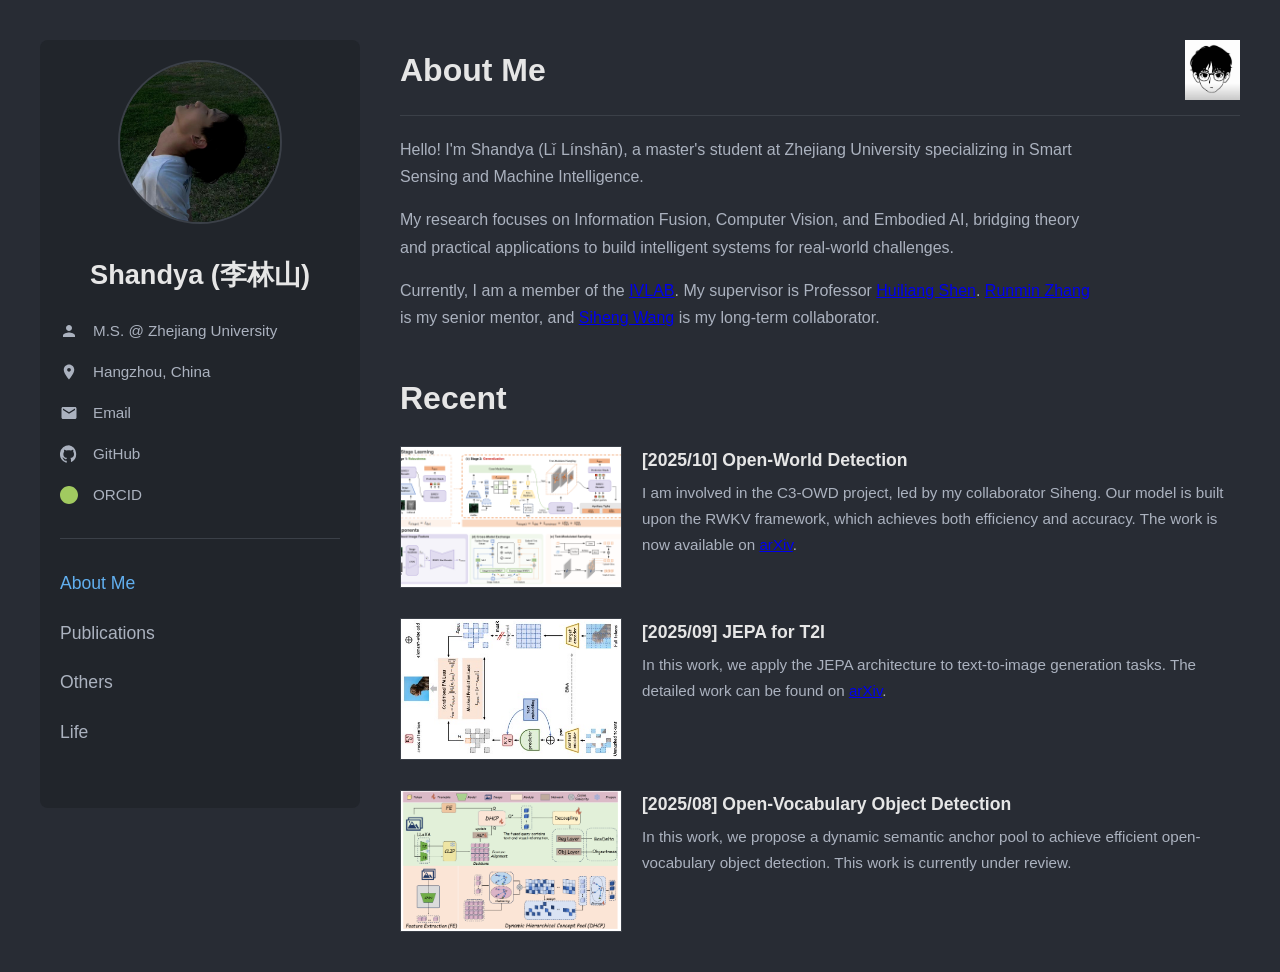
==== index.html @ 27fdb2a2 "1" ====
<!DOCTYPE html>
<html lang="zh-CN">
<head>
    <meta charset="UTF-8">
    <meta name="viewport" content="width=device-width, initial-scale=1.0">
    <title>Shandya (李林山) | Home</title>
    <!-- Shared CSS for all pages -->
    <style>

        html, body {
            height: 100%;
            margin: 0;
        }

        :root { --bg-color: #282c34; --sidebar-bg-color: #21252b; --text-color: #abb2bf; --link-color: #61afef; --heading-color: #e6e6e6; --border-color: #3b4048; }
        body { margin: 0; font-family: -apple-system, BlinkMacSystemFont, 'Segoe UI', 'Roboto', sans-serif; background-color: var(--bg-color); color: var(--text-color); font-size: 16px; line-height: 1.7; }
        .container { display: flex; max-width: 1200px; margin: 40px auto; padding: 0 20px; align-items: flex-start; height: calc(100vh - 80px); }
        .sidebar {
            width: 280px;
            flex-shrink: 0;
            position: sticky;
            top: 40px;
            align-self: flex-start;
            background-color: var(--sidebar-bg-color); /* 修正：保持属性一致性 */
            border-radius: 8px;
            padding: 20px;
        }
        .main-content { flex-grow: 1; padding-left: 40px; overflow-y: auto; }
        .profile-card {
            text-align: center;
        }
        .profile-card .avatar {
            width: 160px;
            height: 160px;
            border-radius: 50%;
            border: 2px solid var(--border-color);
            margin-bottom: 20px;
        }
        .profile-card h1 {
            font-size: 1.7em;
            color: var(--heading-color);
            margin: 0 0 10px 0;
        }
        .info-list {
            list-style: none;
            padding: 0;
            margin-top: 20px;
            text-align: left;
        }
        .info-list li {
            display: flex;
            align-items: center;
            margin-bottom: 15px;
            font-size: 0.95em;
        }
        .info-list svg {
            width: 18px;
            height: 18px;
            margin-right: 15px;
            fill: var(--text-color);
            flex-shrink: 0;
        }
        .info-list a {
            color: var(--text-color);
            text-decoration: none;
            transition: color 0.2s;
            word-break: break-all;
        }
        .info-list a:hover {
            color: var(--link-color);
        }
        .page-title {
            font-size: 2em;
            color: var(--heading-color);
            margin-top: 0;
            margin-bottom: 20px;
        }
        .navigation {
            list-style: none;
            padding: 0;
            margin: 30px 0;
            border-top: 1px solid var(--border-color);
            padding-top: 20px;
            text-align: left;
        }
        .navigation a {
            display: block;
            padding: 10px 0px;
            font-size: 1.1em;
            color: var(--text-color);
            text-decoration: none;
            font-weight: 500;
            transition: color 0.2s;
        }
        .navigation a:hover,
        .navigation a.active {
            color: var(--link-color);
        }

        .content-section {
            margin-bottom: 40px;
        }
        .content-section p {
            max-width: 700px;
        }
        .item {
            display: flex;
            gap: 20px;
            margin-bottom: 30px;
        }
        .item .thumbnail {
            width: 220px;
            height: 140px;
            flex-shrink: 0;
            object-fit: cover;
            border: 1px solid var(--border-color);
        }
        .item-details .title {
            font-weight: 600;
            font-size: 1.1em;
            color: var(--heading-color);
            margin: 0 0 5px 0;
        }
        .item-details .description {
            font-size: 0.95em;
            margin: 0; /* 修正：与参考文件统一，移除段落的默认边距 */
        }
        @media (max-width: 900px) {
            .container { flex-direction: column; }
            .sidebar { position: static; width: 100%; margin-bottom: 40px; }
            .main-content { padding-left: 0; }
        }
        @media (max-width: 600px) {
            .item { flex-direction: column; }
            .item .thumbnail { width: 100%; margin-bottom: 15px; }
        }
    </style>
</head>
<body>
    <div class="container">
        <aside class="sidebar">
            <div class="profile-card">
                <img src="figure/lilinshan.jpg" alt="Avatar" class="avatar">
                <h1>Shandya (李林山)</h1>
            </div>
            <ul class="info-list">
                <li><svg viewBox="0 0 24 24"><path d="M12 12c2.21 0 4-1.79 4-4s-1.79-4-4-4-4 1.79-4 4 1.79 4 4 4zm0 2c-2.67 0-8 1.34-8 4v2h16v-2c0-2.66-5.33-4-8-4z"></path></svg><span>M.S. @ Zhejiang University</span></li>
                <li><svg viewBox="0 0 24 24"><path d="M12 2C8.13 2 5 5.13 5 9c0 5.25 7 13 7 13s7-7.75 7-13c0-3.87-3.13-7-7-7zm0 9.5c-1.38 0-2.5-1.12-2.5-2.5s1.12-2.5 2.5-2.5 2.5 1.12 2.5 2.5-1.12 2.5-2.5 2.5z"></path></svg><span>Hangzhou, China</span></li>
                <li><svg viewBox="0 0 24 24"><path d="M20 4H4c-1.1 0-1.99.9-1.99 2L2 18c0 1.1.9 2 2 2h16c1.1 0 2-.9 2-2V6c0-1.1-.9-2-2-2zm0 4l-8 5-8-5V6l8 5 8-5v2z"></path></svg><a href="mailto:lilinshanjsu@163.com">Email</a></li>
                <li><svg viewBox="0 0 24 24"><path d="M12 .3a12 12 0 0 0-3.8 23.4c.6.1.8-.3.8-.6v-2.2c-3.3.7-4-1.6-4-1.6-.5-1.4-1.3-1.8-1.3-1.8-1-1 .1-1 .1-1 1.1.1 1.7 1.2 1.7 1.2.9 1.6 2.5 1.2 3.1.9.1-.7.4-1.2.8-1.4-2.4-.3-4.9-1.2-4.9-5.3 0-1.2.4-2.1 1.1-2.9-.1-.3-.5-1.4.1-2.8 0 0 .9-.3 3.1 1.2.9-.2 1.9-.4 2.8-.4s1.9.1 2.8.4c2.2-1.5 3.1-1.2 3.1-1.2.6 1.4.2 2.5.1 2.8.7.7 1.1 1.7 1.1 2.9 0 4.1-2.5 5-4.9 5.3.4.3.8 1 .8 1.9v2.8c0 .3.2.7.8.6A12 12 0 0 0 12 .3z"></path></svg><a href="https://github.com/ShandyaLoVe" target="_blank">GitHub</a></li>
                <li><svg viewBox="0 0 24 24" style="fill:#a1ca60;"><path d="M12 0C5.37 0 0 5.37 0 12s5.37 12 12 12 12-5.37 12-12S18.63 0 12 0zM7.6 18.44c-1.2-.28-1.5-.76-1.53-.8-.05-.1-.1-.13-.1-.14-.03-.02-.06-.03-.1-.03-.05 0-.1.02-.12.04-.02.02-.04.05-.04.1 0 .04.1.12.25.3.15.17.48.56 1.17.7.7.15 1.48.06 1.9-.22.1-.07.1-.17.1-.2 0-.02 0-.03-.02-.04-.02-.02-.05-.03-.1-.03s-.1.02-.13.04c-.4.2-1.1.28-1.7.1zM9.9 19.95c-.9-.45-1.23-1-1.26-1.07-.03-.07-.06-.1-.08-.12-.02-.02-.05-.03-.1-.03-.05 0-.1.02-.12.04-.03.02-.05.05-.05.1s.06.2.2.35c.14.15.5.58 1.27.97.77.4 1.62.46 2.08.2.1-.05.16-.14.16-.18 0-.04-.02-.06-.05-.08-.03-.02-.06-.02-.12-.02-.05 0-.1.02-.15.04-.5.2-1.32.18-1.9-.2zM12.17 21.2c-.56-.5-.73-1.15-.76-1.24-.03-.1-.06-.13-.08-.15-.02-.02-.05-.03-.1-.03-.05 0-.1.02-.13.04-.02.02-.04.06-.04.12 0 .05.05.2.16.4.1.22.45.88 1.2 1.34.75.45 1.63.53 2.1.3.1-.04.18-.13.18-.2 0-.03-.02-.06-.05-.08-.03-.02-.06-.03-.12-.03s-.12.02-.16.04c-.52.2-1.35.16-1.9-.3zM15.1 20.6c-.2-.7-.2-1.3-.2-1.35 0-.05-.02-.1-.05-.12s-.06-.03-.12-.03c-.05 0-.1.02-.14.04-.04.02-.08.06-.08.13 0 .07.02.5.06 1.1.04.6.13 1.18.28 1.62.03.1.1.15.15.15.05 0 .1-.02.1-.08.02-.12-.02-.8-.06-1.4zM18.3 18.4c-.65-.75-.8-1.4-.8-1.5s0-.15.02-.2c0-.04-.02-.07-.05-.1-.03-.02-.06-.03-.12-.03-.05 0-.1.02-.14.04-.04.02-.08.06-.08.13 0 .06.05.5.46 1.5.4.98.8 1.55 1.17 1.7.1.04.16.06.2.06.05 0 .1-.02.1-.08 0-.08-.2-.7-.6-1.5z"></path></svg><a href="https://orcid.org/0009-0009-5774-8371" target="_blank">ORCID</a></li>
            </ul>
            <nav class="navigation">
                <a href="index.html" class="active">About Me</a>
                <a href="publications.html">Publications</a>
                <a href="others.html">Others</a>
                <a href="life.html">Life</a>
            </nav>
        </aside>

        <main class="main-content">
            <section class="content-section">
                <div style="display:flex; align-items:center; justify-content:space-between; border-bottom: 1px solid var(--border-color); padding-bottom: 15px; margin-bottom: 20px;">
                    <h2 class="page-title" style="margin: 0;">About Me</h2>
                    <img src="figure/logo.jpg" alt="Logo" style="height:60px;">
                </div>

                <p>Hello! I'm Shandya (Lǐ Línshān), a master's student at Zhejiang University specializing in Smart Sensing and Machine Intelligence.</p>
                <p>My research focuses on Information Fusion, Computer Vision, and Embodied AI, bridging theory and practical applications to build intelligent systems for real-world challenges.</p>
                <p>Currently, I am a member of the <a href="http://www.ivlab.net/" target="_blank">IVLAB</a>. My supervisor is Professor <a href="http://www.ivlab.net/shenhl.html" target="_blank">Huiliang Shen</a>. <a href="https://rm-zhang.github.io/" target="_blank">Runmin Zhang</a> is my senior mentor, and <a href="https://github.com/justin-herry" target="_blank">Siheng Wang</a> is my long-term collaborator.</p>
            </section>

            <section class="content-section">
                <h2 class="page-title">Recent</h2>

                <article class="item">
                    <img src="figure/RWKV_OWD.png" alt="News thumbnail" class="thumbnail">
                    <div class="item-details">
                        <p class="title">[2025/10] Open-World Detection</p>
                        <p class="description">I am involved in the C3-OWD project, led by my collaborator Siheng. Our model is built upon the RWKV framework, which achieves both efficiency and accuracy. The work is now available on <a href="https://arxiv.org/abs/2509.23316" target="_blank">arXiv</a>.</p>
                    </div>
                </article>

                <article class="item">
                    <img src="figure/JEPAT.jpg" alt="News thumbnail" class="thumbnail">
                    <div class="item-details">
                        <p class="title">[2025/09] JEPA for T2I</p>
                        <p class="description">In this work, we apply the JEPA architecture to text-to-image generation tasks. The detailed work can be found on <a href="https://arxiv.org/abs/2510.00974" target="_blank">arXiv</a>.</p>
                    </div>
                </article>

                <article class="item">
                    <img src="figure/DeCo_Detr.png" alt="News thumbnail" class="thumbnail">
                    <div class="item-details">
                        <p class="title">[2025/08] Open-Vocabulary Object Detection</p>
                        <p class="description">In this work, we propose a dynamic semantic anchor pool to achieve efficient open-vocabulary object detection. This work is currently under review.</p>
                    </div>
                </article>

            </section>
        </main>
    </div>
</body>
</html>
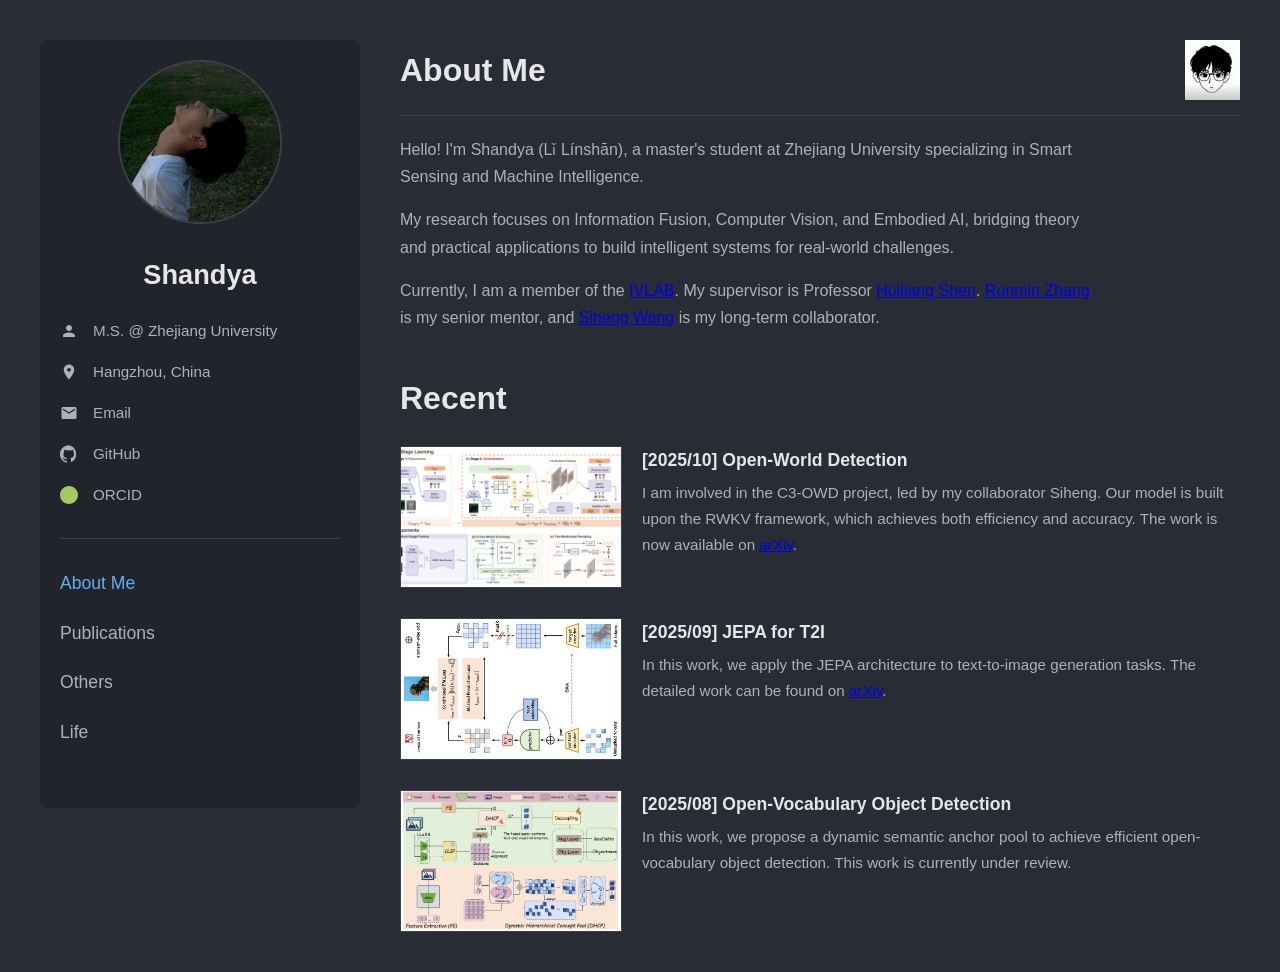
==== commit e35faa93: "Update index.html" ====
--- a/index.html
+++ b/index.html
@@ -3,7 +3,7 @@
 <head>
     <meta charset="UTF-8">
     <meta name="viewport" content="width=device-width, initial-scale=1.0">
-    <title>Shandya (李林山) | Home</title>
+    <title>Shandya | Home</title>
     <!-- Shared CSS for all pages -->
     <style>
 
@@ -141,7 +141,7 @@
         <aside class="sidebar">
             <div class="profile-card">
                 <img src="figure/lilinshan.jpg" alt="Avatar" class="avatar">
-                <h1>Shandya (李林山)</h1>
+                <h1>Shandya </h1>
             </div>
             <ul class="info-list">
                 <li><svg viewBox="0 0 24 24"><path d="M12 12c2.21 0 4-1.79 4-4s-1.79-4-4-4-4 1.79-4 4 1.79 4 4 4zm0 2c-2.67 0-8 1.34-8 4v2h16v-2c0-2.66-5.33-4-8-4z"></path></svg><span>M.S. @ Zhejiang University</span></li>
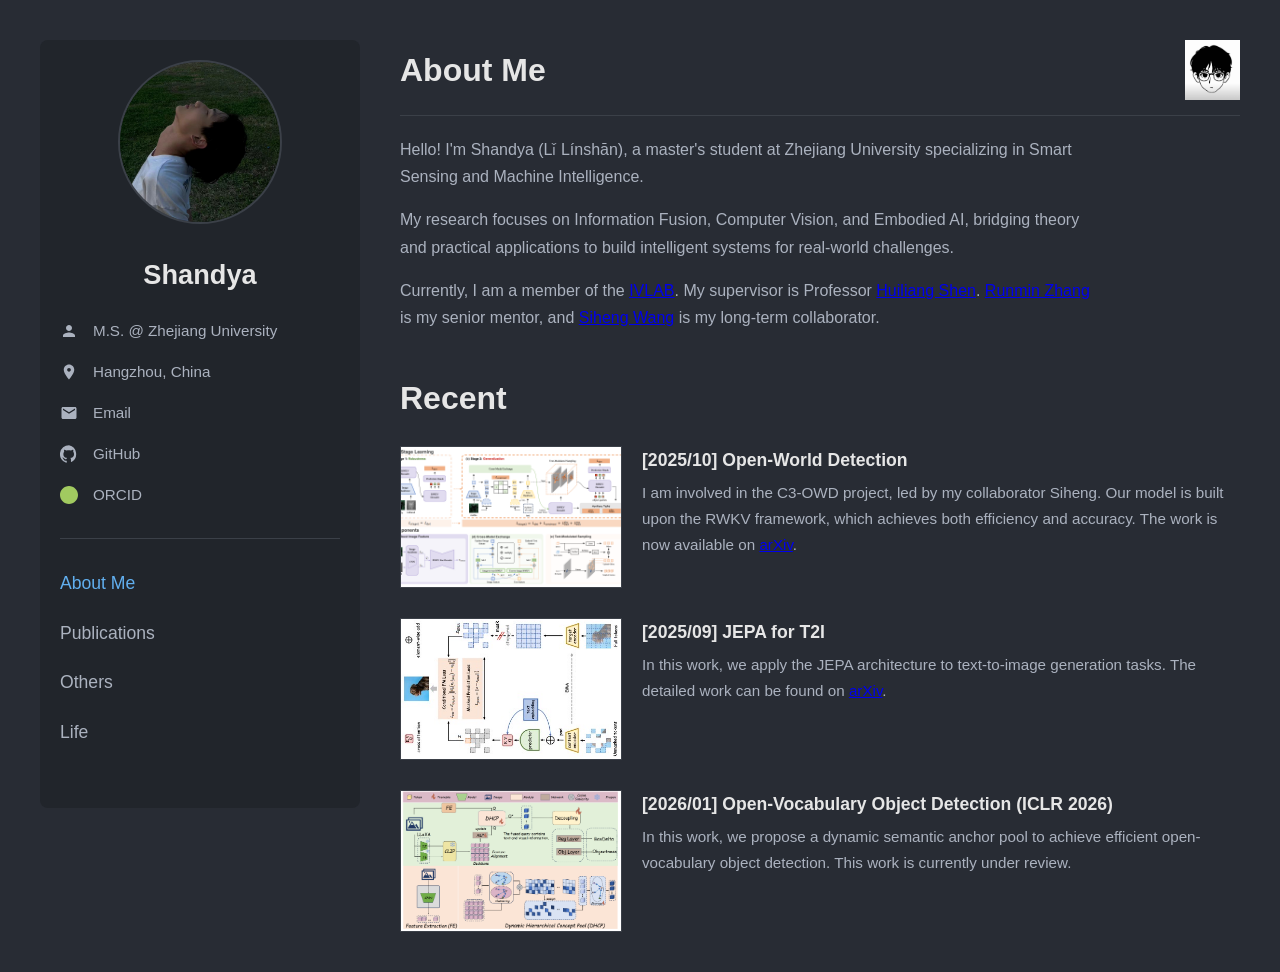
==== commit 9c03c6b1: "Add files via upload" ====
--- a/index.html
+++ b/index.html
@@ -4,6 +4,7 @@
     <meta charset="UTF-8">
     <meta name="viewport" content="width=device-width, initial-scale=1.0">
     <title>Shandya | Home</title>
+    <link rel="icon" href="figure/logo.jpg" type="image/jpeg">
     <!-- Shared CSS for all pages -->
     <style>
 
@@ -192,7 +193,7 @@
                 <article class="item">
                     <img src="figure/DeCo_Detr.png" alt="News thumbnail" class="thumbnail">
                     <div class="item-details">
-                        <p class="title">[2025/08] Open-Vocabulary Object Detection</p>
+                        <p class="title">[2026/01] Open-Vocabulary Object Detection (ICLR 2026)</p>
                         <p class="description">In this work, we propose a dynamic semantic anchor pool to achieve efficient open-vocabulary object detection. This work is currently under review.</p>
                     </div>
                 </article>
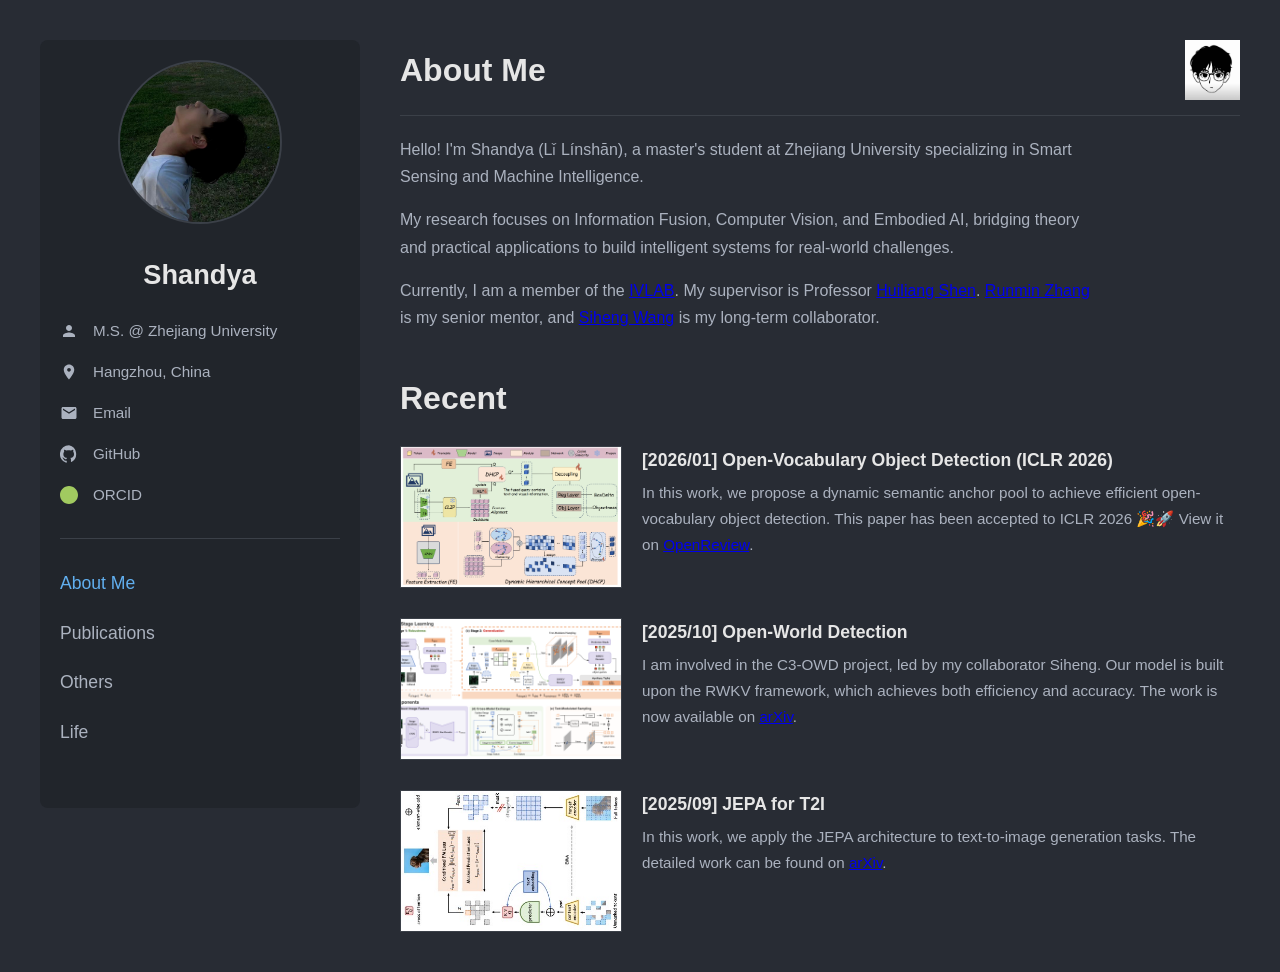
==== commit 3ed412ff: "Add files via upload" ====
--- a/index.html
+++ b/index.html
@@ -175,6 +175,14 @@
                 <h2 class="page-title">Recent</h2>
 
                 <article class="item">
+                    <img src="figure/DeCo_Detr.png" alt="News thumbnail" class="thumbnail">
+                    <div class="item-details">
+                        <p class="title">[2026/01] Open-Vocabulary Object Detection (ICLR 2026)</p>
+                        <p class="description">In this work, we propose a dynamic semantic anchor pool to achieve efficient open-vocabulary object detection. This paper has been accepted to ICLR 2026 🎉🚀 View it on <a href="https://openreview.net/forum?id=3UDlRUf1es" target="_blank">OpenReview</a>.</p>
+                    </div>
+                </article>
+
+                <article class="item">
                     <img src="figure/RWKV_OWD.png" alt="News thumbnail" class="thumbnail">
                     <div class="item-details">
                         <p class="title">[2025/10] Open-World Detection</p>
@@ -190,14 +198,6 @@
                     </div>
                 </article>
 
-                <article class="item">
-                    <img src="figure/DeCo_Detr.png" alt="News thumbnail" class="thumbnail">
-                    <div class="item-details">
-                        <p class="title">[2026/01] Open-Vocabulary Object Detection (ICLR 2026)</p>
-                        <p class="description">In this work, we propose a dynamic semantic anchor pool to achieve efficient open-vocabulary object detection. This work is currently under review.</p>
-                    </div>
-                </article>
-
             </section>
         </main>
     </div>
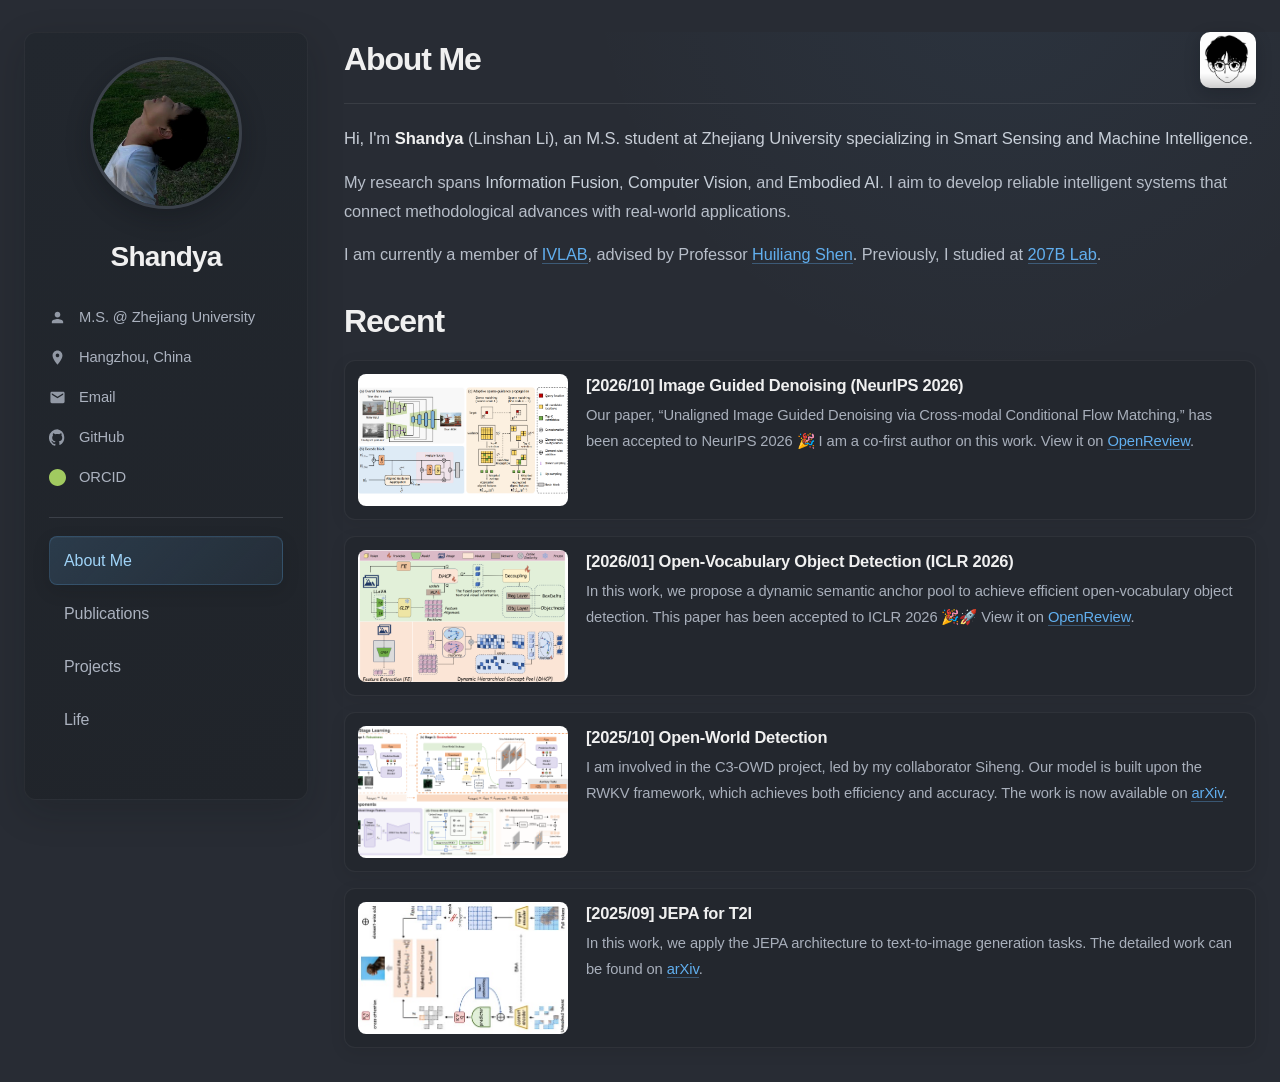
==== commit df76d0b3: "Add files via upload" ====
--- a/index.html
+++ b/index.html
@@ -116,6 +116,10 @@
             object-fit: cover;
             border: 1px solid var(--border-color);
         }
+        .item .thumbnail.diagram {
+            object-fit: contain;
+            background-color: #ffffff;
+        }
         .item-details .title {
             font-weight: 600;
             font-size: 1.1em;
@@ -136,6 +140,7 @@
             .item .thumbnail { width: 100%; margin-bottom: 15px; }
         }
     </style>
+    <link rel="stylesheet" href="polish.css">
 </head>
 <body>
     <div class="container">
@@ -147,32 +152,40 @@
             <ul class="info-list">
                 <li><svg viewBox="0 0 24 24"><path d="M12 12c2.21 0 4-1.79 4-4s-1.79-4-4-4-4 1.79-4 4 1.79 4 4 4zm0 2c-2.67 0-8 1.34-8 4v2h16v-2c0-2.66-5.33-4-8-4z"></path></svg><span>M.S. @ Zhejiang University</span></li>
                 <li><svg viewBox="0 0 24 24"><path d="M12 2C8.13 2 5 5.13 5 9c0 5.25 7 13 7 13s7-7.75 7-13c0-3.87-3.13-7-7-7zm0 9.5c-1.38 0-2.5-1.12-2.5-2.5s1.12-2.5 2.5-2.5 2.5 1.12 2.5 2.5-1.12 2.5-2.5 2.5z"></path></svg><span>Hangzhou, China</span></li>
-                <li><svg viewBox="0 0 24 24"><path d="M20 4H4c-1.1 0-1.99.9-1.99 2L2 18c0 1.1.9 2 2 2h16c1.1 0 2-.9 2-2V6c0-1.1-.9-2-2-2zm0 4l-8 5-8-5V6l8 5 8-5v2z"></path></svg><a href="mailto:lilinshanjsu@163.com">Email</a></li>
+                <li><svg viewBox="0 0 24 24"><path d="M20 4H4c-1.1 0-1.99.9-1.99 2L2 18c0 1.1.9 2 2 2h16c1.1 0 2-.9 2-2V6c0-1.1-.9-2-2-2zm0 4l-8 5-8-5V6l8 5 8-5v2z"></path></svg><a href="mailto:shandyali@gmail.com">Email</a></li>
                 <li><svg viewBox="0 0 24 24"><path d="M12 .3a12 12 0 0 0-3.8 23.4c.6.1.8-.3.8-.6v-2.2c-3.3.7-4-1.6-4-1.6-.5-1.4-1.3-1.8-1.3-1.8-1-1 .1-1 .1-1 1.1.1 1.7 1.2 1.7 1.2.9 1.6 2.5 1.2 3.1.9.1-.7.4-1.2.8-1.4-2.4-.3-4.9-1.2-4.9-5.3 0-1.2.4-2.1 1.1-2.9-.1-.3-.5-1.4.1-2.8 0 0 .9-.3 3.1 1.2.9-.2 1.9-.4 2.8-.4s1.9.1 2.8.4c2.2-1.5 3.1-1.2 3.1-1.2.6 1.4.2 2.5.1 2.8.7.7 1.1 1.7 1.1 2.9 0 4.1-2.5 5-4.9 5.3.4.3.8 1 .8 1.9v2.8c0 .3.2.7.8.6A12 12 0 0 0 12 .3z"></path></svg><a href="https://github.com/ShandyaLoVe" target="_blank">GitHub</a></li>
                 <li><svg viewBox="0 0 24 24" style="fill:#a1ca60;"><path d="M12 0C5.37 0 0 5.37 0 12s5.37 12 12 12 12-5.37 12-12S18.63 0 12 0zM7.6 18.44c-1.2-.28-1.5-.76-1.53-.8-.05-.1-.1-.13-.1-.14-.03-.02-.06-.03-.1-.03-.05 0-.1.02-.12.04-.02.02-.04.05-.04.1 0 .04.1.12.25.3.15.17.48.56 1.17.7.7.15 1.48.06 1.9-.22.1-.07.1-.17.1-.2 0-.02 0-.03-.02-.04-.02-.02-.05-.03-.1-.03s-.1.02-.13.04c-.4.2-1.1.28-1.7.1zM9.9 19.95c-.9-.45-1.23-1-1.26-1.07-.03-.07-.06-.1-.08-.12-.02-.02-.05-.03-.1-.03-.05 0-.1.02-.12.04-.03.02-.05.05-.05.1s.06.2.2.35c.14.15.5.58 1.27.97.77.4 1.62.46 2.08.2.1-.05.16-.14.16-.18 0-.04-.02-.06-.05-.08-.03-.02-.06-.02-.12-.02-.05 0-.1.02-.15.04-.5.2-1.32.18-1.9-.2zM12.17 21.2c-.56-.5-.73-1.15-.76-1.24-.03-.1-.06-.13-.08-.15-.02-.02-.05-.03-.1-.03-.05 0-.1.02-.13.04-.02.02-.04.06-.04.12 0 .05.05.2.16.4.1.22.45.88 1.2 1.34.75.45 1.63.53 2.1.3.1-.04.18-.13.18-.2 0-.03-.02-.06-.05-.08-.03-.02-.06-.03-.12-.03s-.12.02-.16.04c-.52.2-1.35.16-1.9-.3zM15.1 20.6c-.2-.7-.2-1.3-.2-1.35 0-.05-.02-.1-.05-.12s-.06-.03-.12-.03c-.05 0-.1.02-.14.04-.04.02-.08.06-.08.13 0 .07.02.5.06 1.1.04.6.13 1.18.28 1.62.03.1.1.15.15.15.05 0 .1-.02.1-.08.02-.12-.02-.8-.06-1.4zM18.3 18.4c-.65-.75-.8-1.4-.8-1.5s0-.15.02-.2c0-.04-.02-.07-.05-.1-.03-.02-.06-.03-.12-.03-.05 0-.1.02-.14.04-.04.02-.08.06-.08.13 0 .06.05.5.46 1.5.4.98.8 1.55 1.17 1.7.1.04.16.06.2.06.05 0 .1-.02.1-.08 0-.08-.2-.7-.6-1.5z"></path></svg><a href="https://orcid.org/0009-0009-5774-8371" target="_blank">ORCID</a></li>
             </ul>
             <nav class="navigation">
                 <a href="index.html" class="active">About Me</a>
                 <a href="publications.html">Publications</a>
-                <a href="others.html">Others</a>
+                <a href="others.html">Projects</a>
                 <a href="life.html">Life</a>
             </nav>
         </aside>
 
         <main class="main-content">
-            <section class="content-section">
+            <section class="content-section about-section">
                 <div style="display:flex; align-items:center; justify-content:space-between; border-bottom: 1px solid var(--border-color); padding-bottom: 15px; margin-bottom: 20px;">
                     <h2 class="page-title" style="margin: 0;">About Me</h2>
                     <img src="figure/logo.jpg" alt="Logo" style="height:60px;">
                 </div>
 
-                <p>Hello! I'm Shandya (Lǐ Línshān), a master's student at Zhejiang University specializing in Smart Sensing and Machine Intelligence.</p>
-                <p>My research focuses on Information Fusion, Computer Vision, and Embodied AI, bridging theory and practical applications to build intelligent systems for real-world challenges.</p>
-                <p>Currently, I am a member of the <a href="http://www.ivlab.net/" target="_blank">IVLAB</a>. My supervisor is Professor <a href="http://www.ivlab.net/shenhl.html" target="_blank">Huiliang Shen</a>. <a href="https://rm-zhang.github.io/" target="_blank">Runmin Zhang</a> is my senior mentor, and <a href="https://github.com/justin-herry" target="_blank">Siheng Wang</a> is my long-term collaborator.</p>
+                <p class="about-intro">Hi, I'm <strong>Shandya</strong> (Linshan Li), an M.S. student at Zhejiang University specializing in <span class="research-keyword">Smart Sensing and Machine Intelligence</span>.</p>
+                <p>My research spans <span class="research-keyword">Information Fusion</span>, <span class="research-keyword">Computer Vision</span>, and <span class="research-keyword">Embodied AI</span>. I aim to develop reliable intelligent systems that connect methodological advances with real-world applications.</p>
+                <p>I am currently a member of <a href="http://www.ivlab.net/" target="_blank">IVLAB</a>, advised by Professor <a href="http://www.ivlab.net/shenhl.html" target="_blank">Huiliang Shen</a>. Previously, I studied at <a href="https://207b-eie-ujs.github.io/" target="_blank">207B Lab</a>.</p>
             </section>
 
             <section class="content-section">
                 <h2 class="page-title">Recent</h2>
+
+                <article class="item">
+                    <img src="figure/unaligned_image_guided_denoising.png" alt="Framework of Unaligned Image Guided Denoising" class="thumbnail diagram">
+                    <div class="item-details">
+                        <p class="title">[2026/10] Image Guided Denoising (NeurIPS 2026)</p>
+                        <p class="description">Our paper, “Unaligned Image Guided Denoising via Cross-modal Conditional Flow Matching,” has been accepted to NeurIPS 2026 🎉 I am a co-first author on this work. View it on <a href="https://openreview.net/forum?id=xUc5mPpRrP#discussion" target="_blank" rel="noopener noreferrer">OpenReview</a>.</p>
+                    </div>
+                </article>
 
                 <article class="item">
                     <img src="figure/DeCo_Detr.png" alt="News thumbnail" class="thumbnail">
@@ -202,4 +215,4 @@
         </main>
     </div>
 </body>
-</html>+</html>
--- a/polish.css
+++ b/polish.css
@@ -0,0 +1,433 @@
+/* Subtle visual polish that preserves the original dark theme. */
+:root {
+    --bg-color: #282c34;
+    --sidebar-bg-color: #21252b;
+    --text-color: #abb2bf;
+    --link-color: #61afef;
+    --heading-color: #f0f0f0;
+    --border-color: #3b4048;
+    --card-shadow: 0 8px 24px rgba(12, 14, 18, 0.16);
+    --card-shadow-hover: 0 14px 34px rgba(12, 14, 18, 0.25);
+}
+
+* {
+    box-sizing: border-box;
+}
+
+html {
+    background: var(--bg-color);
+    scroll-behavior: smooth;
+}
+
+body {
+    min-height: 100%;
+    background:
+        radial-gradient(circle at 78% -8%, rgba(97, 175, 239, 0.055), transparent 30%),
+        var(--bg-color);
+    color: var(--text-color);
+    letter-spacing: -0.006em;
+    -webkit-font-smoothing: antialiased;
+    text-rendering: optimizeLegibility;
+}
+
+.container {
+    width: min(1360px, 100%);
+    max-width: 1360px;
+    height: auto;
+    min-height: calc(100vh - 64px);
+    margin: 32px auto;
+    padding: 0 24px;
+    align-items: flex-start;
+}
+
+.sidebar {
+    width: 284px;
+    top: 32px;
+    padding: 24px;
+    background: linear-gradient(160deg, #22272e 0%, #20242a 100%);
+    border: 1px solid rgba(255, 255, 255, 0.045);
+    border-radius: 12px;
+    box-shadow: 0 12px 36px rgba(12, 14, 18, 0.18);
+}
+
+.profile-card .avatar {
+    width: 152px;
+    height: 152px;
+    margin-bottom: 16px;
+    border: 3px solid #3b414a;
+    box-shadow: 0 8px 24px rgba(10, 12, 16, 0.3);
+    object-fit: cover;
+}
+
+.profile-card h1 {
+    color: var(--heading-color);
+    font-size: 1.75rem;
+    font-weight: 650;
+    letter-spacing: -0.03em;
+}
+
+.info-list {
+    margin-top: 22px;
+}
+
+.info-list li {
+    min-height: 30px;
+    margin-bottom: 10px;
+    font-size: 0.92rem;
+}
+
+.info-list svg {
+    width: 17px;
+    height: 17px;
+    margin-right: 13px;
+    fill: #9299a5;
+}
+
+.navigation {
+    display: grid;
+    gap: 4px;
+    margin-top: 24px;
+    padding-top: 18px;
+}
+
+.navigation a {
+    position: relative;
+    padding: 10px 14px;
+    border: 1px solid transparent;
+    border-radius: 8px;
+    color: var(--text-color);
+    font-size: 1rem;
+    transition: color 0.2s ease, background-color 0.2s ease, transform 0.2s ease;
+}
+
+.navigation a:hover {
+    color: var(--heading-color);
+    background: rgba(255, 255, 255, 0.04);
+    border-color: rgba(255, 255, 255, 0.035);
+    transform: none;
+}
+
+.navigation a.active {
+    color: #9fd3f7;
+    background: linear-gradient(135deg, rgba(97, 175, 239, 0.16), rgba(97, 175, 239, 0.07));
+    border-color: rgba(97, 175, 239, 0.2);
+    box-shadow: 0 6px 18px rgba(12, 14, 18, 0.12), inset 0 1px 0 rgba(255, 255, 255, 0.035);
+}
+
+.main-content {
+    min-width: 0;
+    padding-left: 36px;
+    overflow: visible;
+}
+
+.content-section {
+    margin-bottom: 34px;
+}
+
+.content-section > div[style*="border-bottom"] {
+    border-color: rgba(255, 255, 255, 0.08) !important;
+}
+
+.content-section > div[style*="border-bottom"] img {
+    width: 56px;
+    height: 56px !important;
+    border-radius: 10px;
+    box-shadow: 0 5px 16px rgba(10, 12, 16, 0.22);
+    object-fit: cover;
+}
+
+.page-title {
+    color: var(--heading-color);
+    font-weight: 650;
+    line-height: 1.18;
+    letter-spacing: -0.035em;
+}
+
+.content-section p {
+    line-height: 1.72;
+}
+
+.about-section > p {
+    max-width: 930px;
+    margin: 0 0 14px;
+    color: #b7bec9;
+    font-size: 1.02rem;
+    line-height: 1.78;
+    letter-spacing: -0.004em;
+}
+
+.about-section > .about-intro {
+    max-width: 100%;
+    color: #c8ced7;
+    font-size: 1.04rem;
+}
+
+.about-section strong {
+    color: var(--heading-color);
+    font-weight: 620;
+}
+
+.research-keyword {
+    color: #c8d0da;
+    font-weight: 540;
+}
+
+.about-section > p:last-child {
+    margin-bottom: 0;
+}
+
+.content-section > p a,
+.item-details a,
+.life-card a {
+    color: var(--link-color);
+    text-decoration: none;
+    border-bottom: 1px solid rgba(97, 175, 239, 0.35);
+    transition: color 0.2s ease, border-color 0.2s ease;
+}
+
+.content-section > p a:hover,
+.item-details a:hover,
+.life-card a:hover {
+    color: #8cc8f2;
+    border-bottom-color: currentColor;
+    text-decoration: none;
+}
+
+/* Home news */
+.item {
+    gap: 18px;
+    margin-bottom: 16px;
+    padding: 13px;
+    background: rgba(33, 37, 43, 0.58);
+    border: 1px solid rgba(255, 255, 255, 0.05);
+    border-radius: 11px;
+    box-shadow: 0 4px 16px rgba(12, 14, 18, 0.08);
+    transition: transform 0.22s ease, border-color 0.22s ease, box-shadow 0.22s ease;
+}
+
+.item:last-child {
+    margin-bottom: 0;
+}
+
+.item:hover {
+    border-color: rgba(97, 175, 239, 0.24);
+    box-shadow: var(--card-shadow);
+    transform: translateY(-2px);
+}
+
+.item .thumbnail {
+    width: 210px;
+    height: 132px;
+    margin: 0;
+    border: 0;
+    border-radius: 8px;
+}
+
+.item-details .title {
+    margin-bottom: 5px;
+    color: var(--heading-color);
+    font-size: 1.03rem;
+    line-height: 1.45;
+    letter-spacing: -0.015em;
+}
+
+.item-details .description {
+    color: #a8afbb;
+    font-size: 0.92rem;
+}
+
+/* Publication cards */
+.pub-card {
+    gap: 22px;
+    padding: 18px;
+    background: linear-gradient(145deg, #21262d, #20242a);
+    border: 1px solid rgba(255, 255, 255, 0.065);
+    border-radius: 11px;
+    box-shadow: 0 5px 18px rgba(12, 14, 18, 0.1);
+    transition: transform 0.22s ease, border-color 0.22s ease, box-shadow 0.22s ease;
+}
+
+.pub-card:hover {
+    border-color: rgba(97, 175, 239, 0.34);
+    box-shadow: var(--card-shadow-hover);
+    transform: translateY(-3px);
+}
+
+.pub-card .thumbnail {
+    width: 232px;
+    height: 145px;
+    border: 0;
+    border-radius: 8px;
+}
+
+.pub-card:hover .thumbnail {
+    box-shadow: none;
+    transform: none;
+}
+
+.pub-title {
+    color: var(--heading-color);
+    font-size: 1.04rem;
+    font-weight: 620;
+    line-height: 1.45;
+    letter-spacing: -0.015em;
+}
+
+.pub-authors {
+    color: #a8afbb;
+}
+
+.pub-meta {
+    gap: 8px;
+}
+
+.pub-venue,
+.pub-links a {
+    border-radius: 6px;
+}
+
+.pub-links a:hover {
+    color: var(--heading-color);
+    background-color: rgba(97, 175, 239, 0.11);
+    border-color: rgba(97, 175, 239, 0.32);
+}
+
+/* Awards */
+.section-subtitle {
+    color: var(--heading-color);
+    border-color: rgba(255, 255, 255, 0.08);
+    font-weight: 600;
+}
+
+.award-card {
+    background: linear-gradient(145deg, #21262d, #20242a);
+    border: 1px solid rgba(255, 255, 255, 0.06);
+    border-radius: 11px;
+    box-shadow: 0 5px 18px rgba(12, 14, 18, 0.1);
+}
+
+.award-card:hover {
+    border-color: rgba(97, 175, 239, 0.28);
+    box-shadow: var(--card-shadow-hover);
+}
+
+.award-title {
+    color: var(--heading-color);
+    letter-spacing: -0.012em;
+}
+
+.award-badge,
+.award-links a {
+    border-radius: 6px;
+}
+
+/* Life */
+.life-grid {
+    gap: 22px;
+}
+
+.life-card {
+    background: linear-gradient(145deg, #21262d, #20242a);
+    border: 1px solid rgba(255, 255, 255, 0.06);
+    border-radius: 11px;
+    box-shadow: 0 5px 18px rgba(12, 14, 18, 0.1);
+}
+
+.life-card h3 {
+    color: var(--heading-color);
+    letter-spacing: -0.015em;
+}
+
+.photo-item,
+.life-card video {
+    border-radius: 8px;
+}
+
+#photo-tooltip {
+    border-radius: 7px;
+    box-shadow: 0 8px 24px rgba(0, 0, 0, 0.3);
+}
+
+@media (max-width: 900px) {
+    .container {
+        width: 100%;
+        min-height: 0;
+        margin: 20px auto;
+        padding: 0 20px;
+    }
+
+    .sidebar {
+        width: 100%;
+        margin-bottom: 26px;
+    }
+
+    .main-content {
+        width: 100%;
+        padding-left: 0;
+    }
+
+    .navigation {
+        grid-template-columns: repeat(4, minmax(0, 1fr));
+    }
+
+    .navigation a {
+        text-align: center;
+    }
+
+    .navigation a:hover {
+        transform: none;
+    }
+
+    .navigation a.active {
+        box-shadow: 0 6px 18px rgba(12, 14, 18, 0.12), inset 0 1px 0 rgba(255, 255, 255, 0.035);
+    }
+}
+
+@media (max-width: 600px) {
+    .container {
+        margin: 12px auto;
+        padding: 0 12px;
+    }
+
+    .sidebar {
+        padding: 20px;
+    }
+
+    .profile-card .avatar {
+        width: 128px;
+        height: 128px;
+    }
+
+    .about-section > p,
+    .about-section > .about-intro {
+        font-size: 0.98rem;
+        line-height: 1.75;
+    }
+
+    .navigation {
+        grid-template-columns: repeat(2, minmax(0, 1fr));
+    }
+
+    .item,
+    .pub-card {
+        padding: 12px;
+    }
+
+    .item .thumbnail,
+    .pub-card .thumbnail {
+        width: 100%;
+        height: auto;
+        aspect-ratio: 16 / 10;
+    }
+}
+
+@media (prefers-reduced-motion: reduce) {
+    *,
+    *::before,
+    *::after {
+        scroll-behavior: auto !important;
+        animation-duration: 0.01ms !important;
+        animation-iteration-count: 1 !important;
+        transition-duration: 0.01ms !important;
+    }
+}
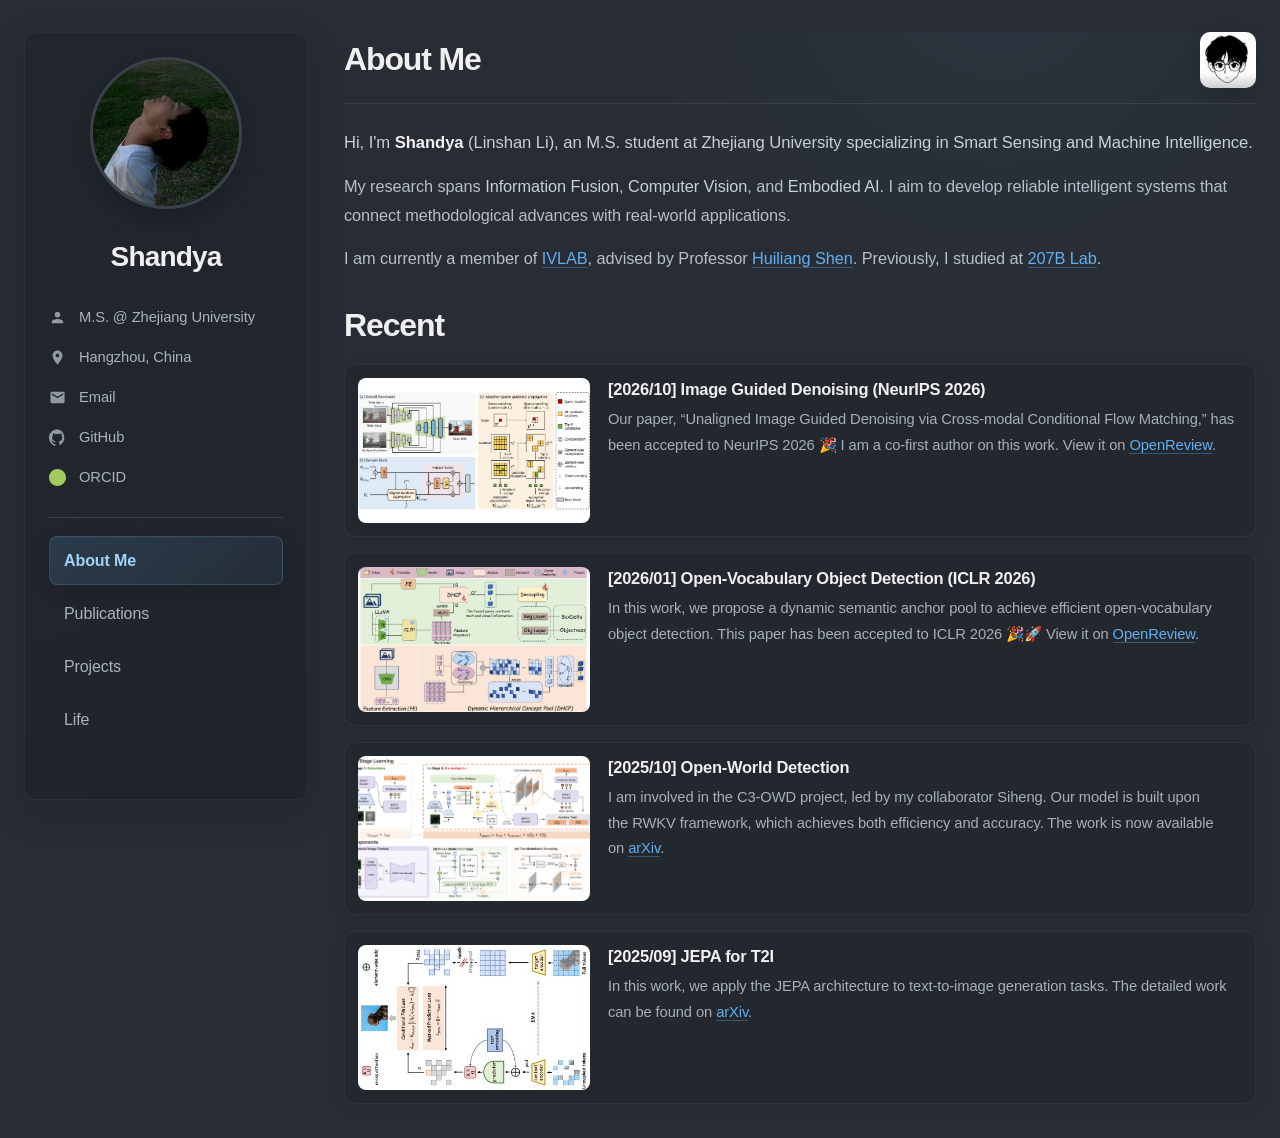
==== commit 0777078f: "Add files via upload" ====
--- a/index.html
+++ b/index.html
@@ -156,8 +156,8 @@
                 <li><svg viewBox="0 0 24 24"><path d="M12 .3a12 12 0 0 0-3.8 23.4c.6.1.8-.3.8-.6v-2.2c-3.3.7-4-1.6-4-1.6-.5-1.4-1.3-1.8-1.3-1.8-1-1 .1-1 .1-1 1.1.1 1.7 1.2 1.7 1.2.9 1.6 2.5 1.2 3.1.9.1-.7.4-1.2.8-1.4-2.4-.3-4.9-1.2-4.9-5.3 0-1.2.4-2.1 1.1-2.9-.1-.3-.5-1.4.1-2.8 0 0 .9-.3 3.1 1.2.9-.2 1.9-.4 2.8-.4s1.9.1 2.8.4c2.2-1.5 3.1-1.2 3.1-1.2.6 1.4.2 2.5.1 2.8.7.7 1.1 1.7 1.1 2.9 0 4.1-2.5 5-4.9 5.3.4.3.8 1 .8 1.9v2.8c0 .3.2.7.8.6A12 12 0 0 0 12 .3z"></path></svg><a href="https://github.com/ShandyaLoVe" target="_blank">GitHub</a></li>
                 <li><svg viewBox="0 0 24 24" style="fill:#a1ca60;"><path d="M12 0C5.37 0 0 5.37 0 12s5.37 12 12 12 12-5.37 12-12S18.63 0 12 0zM7.6 18.44c-1.2-.28-1.5-.76-1.53-.8-.05-.1-.1-.13-.1-.14-.03-.02-.06-.03-.1-.03-.05 0-.1.02-.12.04-.02.02-.04.05-.04.1 0 .04.1.12.25.3.15.17.48.56 1.17.7.7.15 1.48.06 1.9-.22.1-.07.1-.17.1-.2 0-.02 0-.03-.02-.04-.02-.02-.05-.03-.1-.03s-.1.02-.13.04c-.4.2-1.1.28-1.7.1zM9.9 19.95c-.9-.45-1.23-1-1.26-1.07-.03-.07-.06-.1-.08-.12-.02-.02-.05-.03-.1-.03-.05 0-.1.02-.12.04-.03.02-.05.05-.05.1s.06.2.2.35c.14.15.5.58 1.27.97.77.4 1.62.46 2.08.2.1-.05.16-.14.16-.18 0-.04-.02-.06-.05-.08-.03-.02-.06-.02-.12-.02-.05 0-.1.02-.15.04-.5.2-1.32.18-1.9-.2zM12.17 21.2c-.56-.5-.73-1.15-.76-1.24-.03-.1-.06-.13-.08-.15-.02-.02-.05-.03-.1-.03-.05 0-.1.02-.13.04-.02.02-.04.06-.04.12 0 .05.05.2.16.4.1.22.45.88 1.2 1.34.75.45 1.63.53 2.1.3.1-.04.18-.13.18-.2 0-.03-.02-.06-.05-.08-.03-.02-.06-.03-.12-.03s-.12.02-.16.04c-.52.2-1.35.16-1.9-.3zM15.1 20.6c-.2-.7-.2-1.3-.2-1.35 0-.05-.02-.1-.05-.12s-.06-.03-.12-.03c-.05 0-.1.02-.14.04-.04.02-.08.06-.08.13 0 .07.02.5.06 1.1.04.6.13 1.18.28 1.62.03.1.1.15.15.15.05 0 .1-.02.1-.08.02-.12-.02-.8-.06-1.4zM18.3 18.4c-.65-.75-.8-1.4-.8-1.5s0-.15.02-.2c0-.04-.02-.07-.05-.1-.03-.02-.06-.03-.12-.03-.05 0-.1.02-.14.04-.04.02-.08.06-.08.13 0 .06.05.5.46 1.5.4.98.8 1.55 1.17 1.7.1.04.16.06.2.06.05 0 .1-.02.1-.08 0-.08-.2-.7-.6-1.5z"></path></svg><a href="https://orcid.org/0009-0009-5774-8371" target="_blank">ORCID</a></li>
             </ul>
-            <nav class="navigation">
-                <a href="index.html" class="active">About Me</a>
+            <nav class="navigation" aria-label="Primary navigation">
+                <a href="index.html" class="active" aria-current="page">About Me</a>
                 <a href="publications.html">Publications</a>
                 <a href="others.html">Projects</a>
                 <a href="life.html">Life</a>
@@ -166,9 +166,9 @@
 
         <main class="main-content">
             <section class="content-section about-section">
-                <div style="display:flex; align-items:center; justify-content:space-between; border-bottom: 1px solid var(--border-color); padding-bottom: 15px; margin-bottom: 20px;">
-                    <h2 class="page-title" style="margin: 0;">About Me</h2>
-                    <img src="figure/logo.jpg" alt="Logo" style="height:60px;">
+                <div class="page-header">
+                    <h2 class="page-title">About Me</h2>
+                    <img src="figure/logo.jpg" alt="Shandya logo">
                 </div>
 
                 <p class="about-intro">Hi, I'm <strong>Shandya</strong> (Linshan Li), an M.S. student at Zhejiang University specializing in <span class="research-keyword">Smart Sensing and Machine Intelligence</span>.</p>
@@ -180,7 +180,7 @@
                 <h2 class="page-title">Recent</h2>
 
                 <article class="item">
-                    <img src="figure/unaligned_image_guided_denoising.png" alt="Framework of Unaligned Image Guided Denoising" class="thumbnail diagram">
+                    <img src="figure/unaligned_image_guided_denoising.png" alt="Framework of Unaligned Image Guided Denoising" class="thumbnail diagram" decoding="async">
                     <div class="item-details">
                         <p class="title">[2026/10] Image Guided Denoising (NeurIPS 2026)</p>
                         <p class="description">Our paper, “Unaligned Image Guided Denoising via Cross-modal Conditional Flow Matching,” has been accepted to NeurIPS 2026 🎉 I am a co-first author on this work. View it on <a href="https://openreview.net/forum?id=xUc5mPpRrP#discussion" target="_blank" rel="noopener noreferrer">OpenReview</a>.</p>
@@ -188,7 +188,7 @@
                 </article>
 
                 <article class="item">
-                    <img src="figure/DeCo_Detr.png" alt="News thumbnail" class="thumbnail">
+                    <img src="figure/DeCo_Detr.png" alt="DeCo-DETR framework" class="thumbnail" loading="lazy" decoding="async">
                     <div class="item-details">
                         <p class="title">[2026/01] Open-Vocabulary Object Detection (ICLR 2026)</p>
                         <p class="description">In this work, we propose a dynamic semantic anchor pool to achieve efficient open-vocabulary object detection. This paper has been accepted to ICLR 2026 🎉🚀 View it on <a href="https://openreview.net/forum?id=3UDlRUf1es" target="_blank">OpenReview</a>.</p>
@@ -196,7 +196,7 @@
                 </article>
 
                 <article class="item">
-                    <img src="figure/RWKV_OWD.png" alt="News thumbnail" class="thumbnail">
+                    <img src="figure/RWKV_OWD.png" alt="Open-world detection framework" class="thumbnail" loading="lazy" decoding="async">
                     <div class="item-details">
                         <p class="title">[2025/10] Open-World Detection</p>
                         <p class="description">I am involved in the C3-OWD project, led by my collaborator Siheng. Our model is built upon the RWKV framework, which achieves both efficiency and accuracy. The work is now available on <a href="https://arxiv.org/abs/2509.23316" target="_blank">arXiv</a>.</p>
@@ -204,7 +204,7 @@
                 </article>
 
                 <article class="item">
-                    <img src="figure/JEPAT.jpg" alt="News thumbnail" class="thumbnail">
+                    <img src="figure/JEPAT.jpg" alt="JEPA text-to-image framework" class="thumbnail" loading="lazy" decoding="async">
                     <div class="item-details">
                         <p class="title">[2025/09] JEPA for T2I</p>
                         <p class="description">In this work, we apply the JEPA architecture to text-to-image generation tasks. The detailed work can be found on <a href="https://arxiv.org/abs/2510.00974" target="_blank">arXiv</a>.</p>
--- a/polish.css
+++ b/polish.css
@@ -14,6 +14,17 @@
     box-sizing: border-box;
 }
 
+::selection {
+    color: #f5f7fa;
+    background: rgba(97, 175, 239, 0.34);
+}
+
+a:focus-visible {
+    outline: 2px solid rgba(97, 175, 239, 0.78);
+    outline-offset: 3px;
+    border-radius: 4px;
+}
+
 html {
     background: var(--bg-color);
     scroll-behavior: smooth;
@@ -109,6 +120,7 @@
 
 .navigation a.active {
     color: #9fd3f7;
+    font-weight: 600;
     background: linear-gradient(135deg, rgba(97, 175, 239, 0.16), rgba(97, 175, 239, 0.07));
     border-color: rgba(97, 175, 239, 0.2);
     box-shadow: 0 6px 18px rgba(12, 14, 18, 0.12), inset 0 1px 0 rgba(255, 255, 255, 0.035);
@@ -124,13 +136,26 @@
     margin-bottom: 34px;
 }
 
-.content-section > div[style*="border-bottom"] {
-    border-color: rgba(255, 255, 255, 0.08) !important;
-}
-
-.content-section > div[style*="border-bottom"] img {
+.page-header {
+    display: flex;
+    min-height: 72px;
+    align-items: center;
+    justify-content: space-between;
+    gap: 24px;
+    margin-bottom: 24px;
+    padding-bottom: 15px;
+    border-bottom: 1px solid rgba(255, 255, 255, 0.08);
+}
+
+.page-header .page-title {
+    min-width: 0;
+    margin: 0;
+}
+
+.page-header img {
     width: 56px;
-    height: 56px !important;
+    height: 56px;
+    flex: 0 0 56px;
     border-radius: 10px;
     box-shadow: 0 5px 16px rgba(10, 12, 16, 0.22);
     object-fit: cover;
@@ -141,10 +166,12 @@
     font-weight: 650;
     line-height: 1.18;
     letter-spacing: -0.035em;
+    text-wrap: balance;
 }
 
 .content-section p {
     line-height: 1.72;
+    text-wrap: pretty;
 }
 
 .about-section > p {
@@ -216,8 +243,8 @@
 }
 
 .item .thumbnail {
-    width: 210px;
-    height: 132px;
+    width: 232px;
+    height: 145px;
     margin: 0;
     border: 0;
     border-radius: 8px;
@@ -229,6 +256,7 @@
     font-size: 1.03rem;
     line-height: 1.45;
     letter-spacing: -0.015em;
+    text-wrap: balance;
 }
 
 .item-details .description {
@@ -239,6 +267,7 @@
 /* Publication cards */
 .pub-card {
     gap: 22px;
+    margin-bottom: 12px;
     padding: 18px;
     background: linear-gradient(145deg, #21262d, #20242a);
     border: 1px solid rgba(255, 255, 255, 0.065);
@@ -247,6 +276,10 @@
     transition: transform 0.22s ease, border-color 0.22s ease, box-shadow 0.22s ease;
 }
 
+.pub-card:last-child {
+    margin-bottom: 0;
+}
+
 .pub-card:hover {
     border-color: rgba(97, 175, 239, 0.34);
     box-shadow: var(--card-shadow-hover);
@@ -271,6 +304,7 @@
     font-weight: 620;
     line-height: 1.45;
     letter-spacing: -0.015em;
+    text-wrap: balance;
 }
 
 .pub-authors {
@@ -314,6 +348,7 @@
 .award-title {
     color: var(--heading-color);
     letter-spacing: -0.012em;
+    text-wrap: balance;
 }
 
 .award-badge,
@@ -336,6 +371,7 @@
 .life-card h3 {
     color: var(--heading-color);
     letter-spacing: -0.015em;
+    text-wrap: balance;
 }
 
 .photo-item,
@@ -357,8 +393,50 @@
     }
 
     .sidebar {
+        display: grid;
+        grid-template-areas:
+            "profile info"
+            "nav nav";
+        grid-template-columns: 150px minmax(0, 1fr);
+        gap: 16px 24px;
+        align-items: center;
         width: 100%;
         margin-bottom: 26px;
+        padding: 22px 24px;
+    }
+
+    .profile-card {
+        grid-area: profile;
+    }
+
+    .profile-card .avatar {
+        width: 112px;
+        height: 112px;
+        margin-bottom: 0;
+    }
+
+    .profile-card h1 {
+        margin: 9px 0 0;
+        font-size: 1.35rem;
+    }
+
+    .info-list {
+        grid-area: info;
+        display: grid;
+        grid-template-columns: repeat(2, minmax(0, 1fr));
+        gap: 5px 18px;
+        margin: 0;
+    }
+
+    .info-list li {
+        min-width: 0;
+        min-height: 30px;
+        margin: 0;
+    }
+
+    .info-list a,
+    .info-list span {
+        overflow-wrap: anywhere;
     }
 
     .main-content {
@@ -367,7 +445,10 @@
     }
 
     .navigation {
+        grid-area: nav;
         grid-template-columns: repeat(4, minmax(0, 1fr));
+        margin: 0;
+        padding-top: 15px;
     }
 
     .navigation a {
@@ -390,12 +471,52 @@
     }
 
     .sidebar {
-        padding: 20px;
+        grid-template-columns: 112px minmax(0, 1fr);
+        gap: 14px 18px;
+        padding: 18px;
     }
 
     .profile-card .avatar {
-        width: 128px;
-        height: 128px;
+        width: 92px;
+        height: 92px;
+    }
+
+    .profile-card h1 {
+        margin-top: 7px;
+        font-size: 1.22rem;
+    }
+
+    .info-list {
+        grid-template-columns: 1fr;
+        gap: 1px;
+    }
+
+    .info-list li {
+        min-height: 25px;
+        font-size: 0.84rem;
+    }
+
+    .info-list svg {
+        width: 15px;
+        height: 15px;
+        margin-right: 10px;
+    }
+
+    .page-header {
+        min-height: 64px;
+        gap: 16px;
+        margin-bottom: 20px;
+        padding-bottom: 13px;
+    }
+
+    .page-header .page-title {
+        font-size: clamp(1.65rem, 7vw, 2rem);
+    }
+
+    .page-header img {
+        width: 50px;
+        height: 50px;
+        flex-basis: 50px;
     }
 
     .about-section > p,
@@ -418,6 +539,36 @@
         width: 100%;
         height: auto;
         aspect-ratio: 16 / 10;
+    }
+}
+
+@media (max-width: 440px) {
+    .sidebar {
+        grid-template-columns: 96px minmax(0, 1fr);
+        gap: 12px 14px;
+        padding: 16px;
+    }
+
+    .profile-card .avatar {
+        width: 78px;
+        height: 78px;
+    }
+
+    .profile-card h1 {
+        font-size: 1.12rem;
+    }
+
+    .navigation {
+        grid-template-columns: repeat(2, minmax(0, 1fr));
+    }
+}
+
+@media (hover: none) {
+    .item:hover,
+    .pub-card:hover,
+    .award-card:hover,
+    .life-page .life-card:hover {
+        transform: none;
     }
 }
 
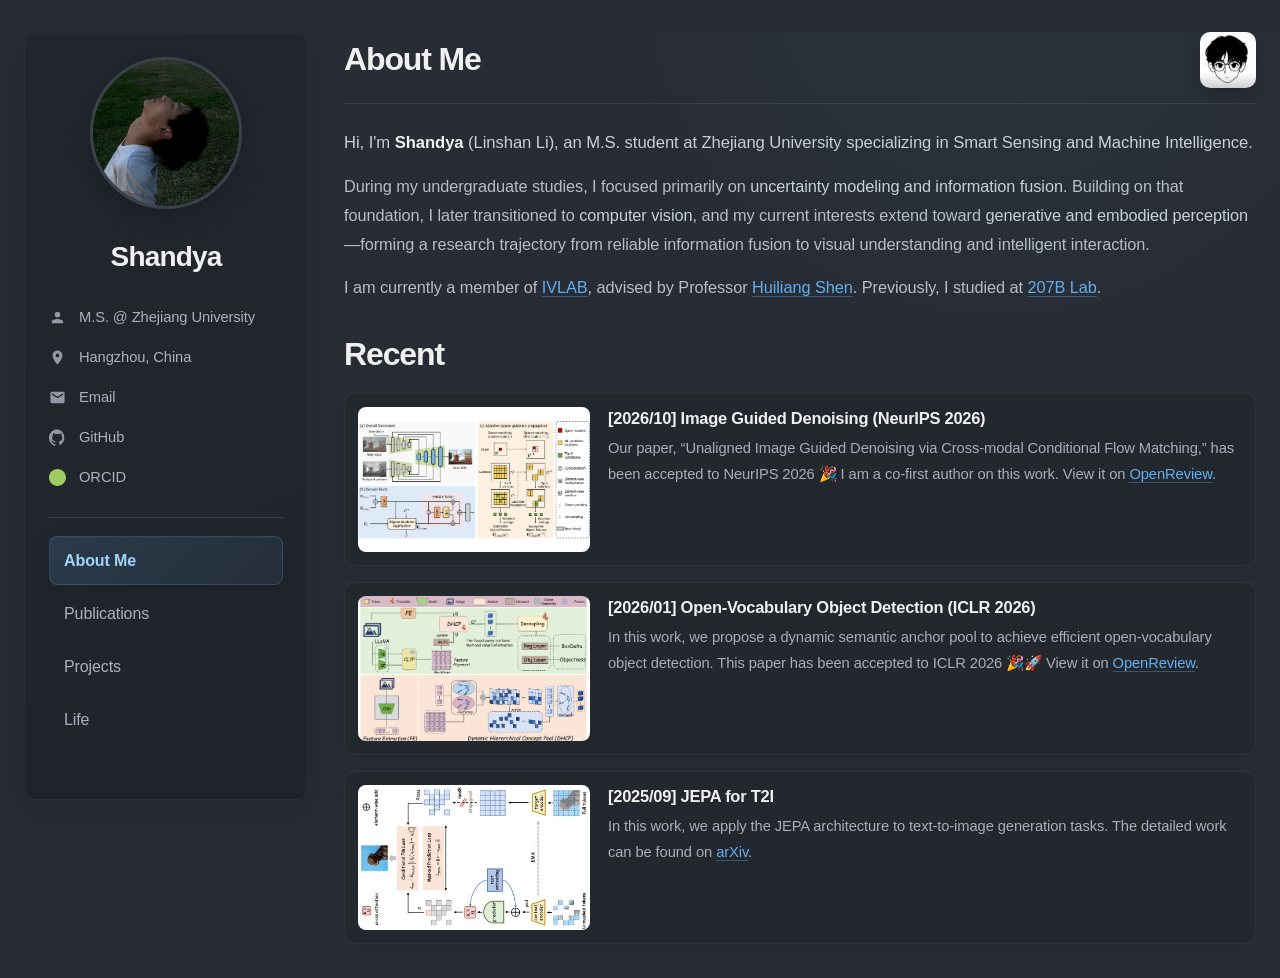
==== commit 1e48e912: "Add files via upload" ====
--- a/index.html
+++ b/index.html
@@ -172,7 +172,7 @@
                 </div>
 
                 <p class="about-intro">Hi, I'm <strong>Shandya</strong> (Linshan Li), an M.S. student at Zhejiang University specializing in <span class="research-keyword">Smart Sensing and Machine Intelligence</span>.</p>
-                <p>My research spans <span class="research-keyword">Information Fusion</span>, <span class="research-keyword">Computer Vision</span>, and <span class="research-keyword">Embodied AI</span>. I aim to develop reliable intelligent systems that connect methodological advances with real-world applications.</p>
+                <p>During my undergraduate studies, I focused primarily on <span class="research-keyword">uncertainty modeling and information fusion</span>. Building on that foundation, I later transitioned to <span class="research-keyword">computer vision</span>, and my current interests extend toward <span class="research-keyword">generative and embodied perception</span>—forming a research trajectory from reliable information fusion to visual understanding and intelligent interaction.</p>
                 <p>I am currently a member of <a href="http://www.ivlab.net/" target="_blank">IVLAB</a>, advised by Professor <a href="http://www.ivlab.net/shenhl.html" target="_blank">Huiliang Shen</a>. Previously, I studied at <a href="https://207b-eie-ujs.github.io/" target="_blank">207B Lab</a>.</p>
             </section>
 
@@ -196,14 +196,6 @@
                 </article>
 
                 <article class="item">
-                    <img src="figure/RWKV_OWD.png" alt="Open-world detection framework" class="thumbnail" loading="lazy" decoding="async">
-                    <div class="item-details">
-                        <p class="title">[2025/10] Open-World Detection</p>
-                        <p class="description">I am involved in the C3-OWD project, led by my collaborator Siheng. Our model is built upon the RWKV framework, which achieves both efficiency and accuracy. The work is now available on <a href="https://arxiv.org/abs/2509.23316" target="_blank">arXiv</a>.</p>
-                    </div>
-                </article>
-
-                <article class="item">
                     <img src="figure/JEPAT.jpg" alt="JEPA text-to-image framework" class="thumbnail" loading="lazy" decoding="async">
                     <div class="item-details">
                         <p class="title">[2025/09] JEPA for T2I</p>
